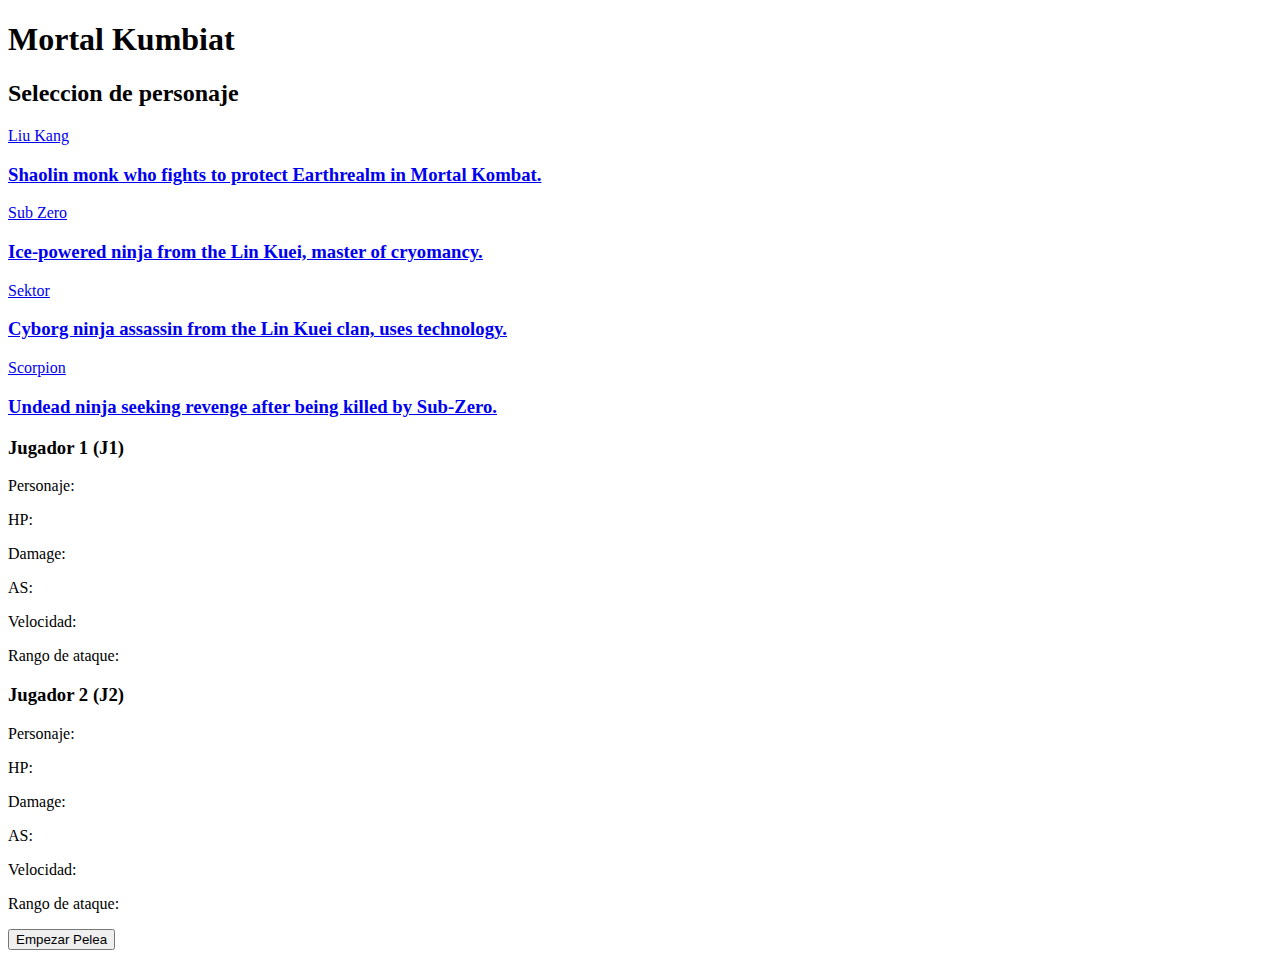
==== index.html @ 4b23bc37 "Finalizacion de main.js" ====
<!doctype html>
<html lang="en">
  <head>
    <meta charset="UTF-8" />
    <meta name="viewport" content="width=device-width, initial-scale=1.0" />
    <title>Taller 2 - Juego</title>
    <link rel="stylesheet" href="/css/style.css" />
  </head>

  <body>
    <section class="hero-section">
      <h1 class="title">Mortal Kumbiat</h1>
      <h2 class="title">Seleccion de personaje</h2>
      <div class="card-container">
        <div class="card">
          <a href="#">
            <div
              class="card-background"
              style="background-image: url(images/liukang.png)"
            ></div>
            <div class="content">
              <div class="card-name">Liu Kang</div>
              <h3 class="card-description">
                Shaolin monk who fights to protect Earthrealm in Mortal Kombat.
              </h3>
            </div>
          </a>
        </div>
        <div class="card">
          <a href="#">
            <div
              class="card-background"
              style="background-image: url(images/sub-zero.jpg)"
            ></div>
            <div class="content">
              <div class="card-name">Sub Zero</div>
              <h3 class="card-description">
                Ice-powered ninja from the Lin Kuei, master of cryomancy.
              </h3>
            </div>
          </a>
        </div>
        <div class="card">
          <a href="#">
            <div
              class="card-background"
              style="background-image: url(images/sektor.jpeg)"
            ></div>
            <div class="content">
              <div class="card-name">Sektor</div>
              <h3 class="card-description">
                Cyborg ninja assassin from the Lin Kuei clan, uses technology.
              </h3>
            </div>
          </a>
        </div>
        <div class="card">
          <a href="#">
            <div
              class="card-background"
              style="background-image: url(images/scorpion.png)"
            ></div>
            <div class="content">
              <div class="card-name">Scorpion</div>
              <h3 class="card-description">
                Undead ninja seeking revenge after being killed by Sub-Zero.
              </h3>
            </div>
          </a>
        </div>
      </div>
      <div class="stats-container">
        <div id="j1-stats" class="stats">
          <h3>Jugador 1 (J1)</h3>
          <p id="j1-name">Personaje:</p>
          <p id="j1-hp">HP:</p>
          <p id="j1-damage">Damage:</p>
          <p id="j1-attack-speed">AS:</p>
          <p id="j1-speed">Velocidad:</p>
          <p id="j1-attack-range">Rango de ataque:</p>
        </div>

        <div id="j2-stats" class="stats">
          <h3>Jugador 2 (J2)</h3>
          <p id="j2-name">Personaje:</p>
          <p id="j2-hp">HP:</p>
          <p id="j2-damage">Damage:</p>
          <p id="j2-attack-speed">AS:</p>
          <p id="j2-speed">Velocidad:</p>
          <p id="j2-attack-range">Rango de ataque:</p>
        </div>
      </div>

      <button id="start-battle-btn" class="hidden">Empezar Pelea</button>

      <script src="/js/main.js"></script>
    </section>
  </body>
</html>
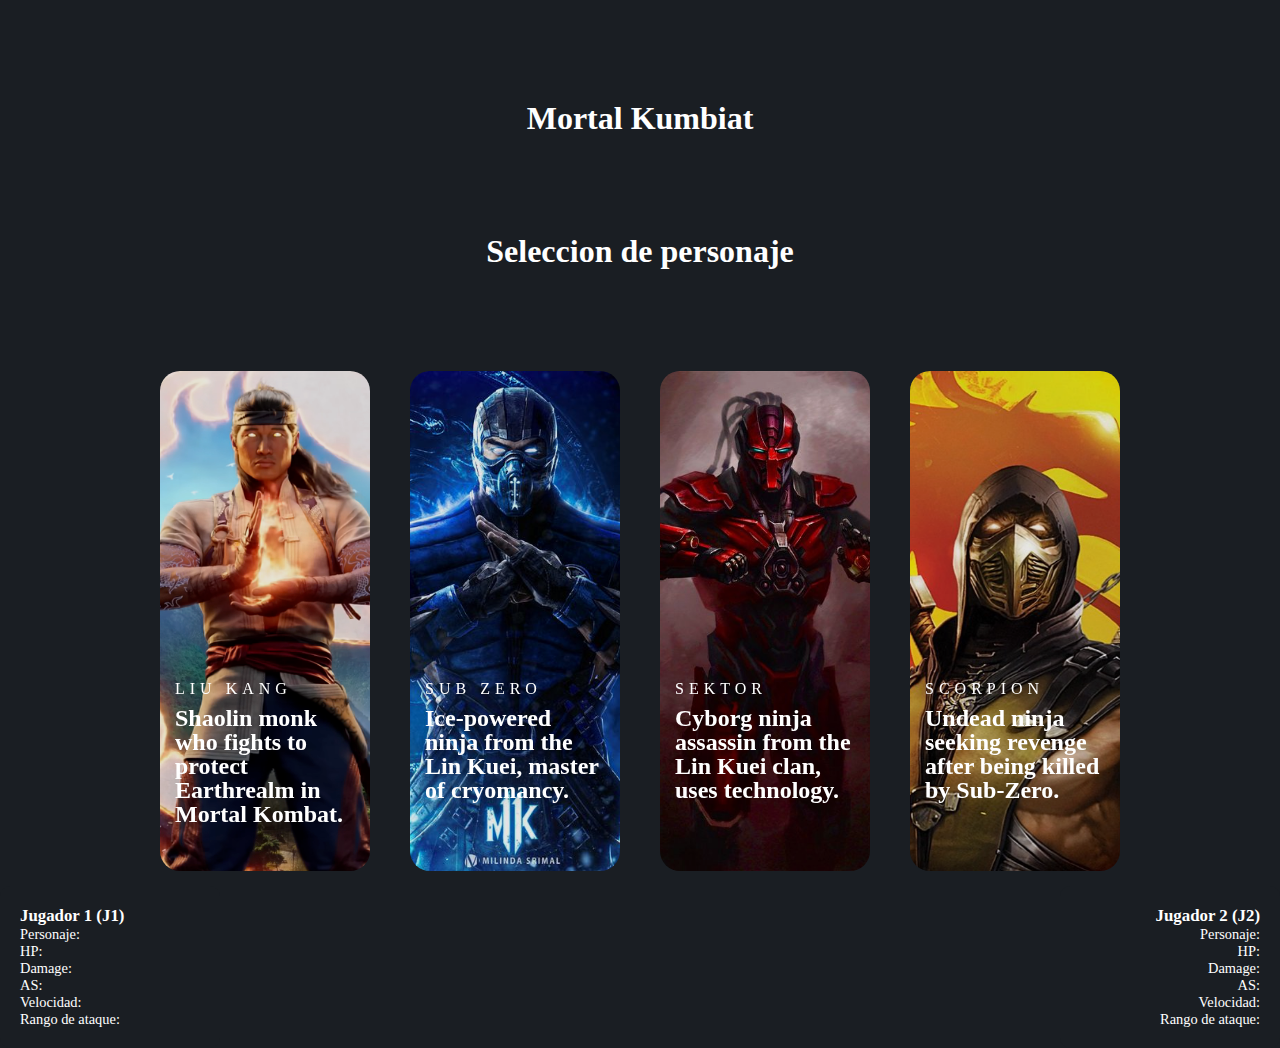
==== commit 16ee4879: "Update index.html" ====
--- a/index.html
+++ b/index.html
@@ -4,7 +4,7 @@
     <meta charset="UTF-8" />
     <meta name="viewport" content="width=device-width, initial-scale=1.0" />
     <title>Taller 2 - Juego</title>
-    <link rel="stylesheet" href="/css/style.css" />
+    <link rel="stylesheet" href="css/style.css" />
   </head>
 
   <body>
@@ -93,7 +93,7 @@
 
       <button id="start-battle-btn" class="hidden">Empezar Pelea</button>
 
-      <script src="/js/main.js"></script>
+      <script src="js/main.js"></script>
     </section>
   </body>
 </html>
--- a/css/style.css
+++ b/css/style.css
@@ -0,0 +1,289 @@
+* {
+  margin: 0;
+  padding: 0;
+  box-sizing: border-box;
+}
+
+body {
+  height: 100dvh;
+  font-size: 0.9rem;
+  overflow-y: hidden;
+}
+
+.hero-section {
+  display: flex;
+  flex-direction: column;
+  align-items: center;
+  min-height: 100%;
+  background-color: #1a1e23;
+  padding-top: 100px;
+}
+
+.title {
+  margin-bottom: 3em;
+  color: #fff; 
+  font-size: 2rem;
+}
+
+.card-container {
+  display: flex;
+  gap: 30px;
+  width: fit-content;
+  height: 500px;
+  justify-content: center;
+}
+
+.card {
+  position: relative;
+  list-style: none;
+  width: 220px;
+  border: 5px solid transparent;
+  transition: 0.3 ease;
+  border-radius: 20px;
+}
+
+.card::before {
+  content: "";
+  display: block;
+  padding-bottom: 150%;
+  width: 100%;
+}
+
+.card-background {
+  position: absolute;
+  top: 0;
+  left: 0;
+  bottom: 0;
+  right: 0;
+  height: 500px;
+  border-radius: 20px;
+  background-size: cover;
+  background-position: center;
+  filter: brightness(0.9) saturate(1) contrast(1);
+  transform-origin: bottom;
+  transform: scale(1) translateZ(0);
+  transition: 0.3s ease;
+}
+
+.card:hover .card-background {
+  transform: scale(1.15) translateZ(0);
+  background-size: cover;
+}
+
+.card-container:hover .card:not(:hover) {
+  transform: scale(0.95);
+}
+
+.card-container:hover>.card:not(:hover) .card-background,
+.card-container:hover>.card:not(:hover) .card-name {
+  filter: brightness(0.5) saturate(0) contrast(1.2) blur(20px);
+}
+
+.content {
+  top: 60%;
+  left: 0;
+  padding: 15px;
+  position: absolute;
+}
+
+.card-name {
+  color: #fff;
+  font-size: 1rem;
+  font-weight: 500;
+  letter-spacing: 5px;
+  margin-bottom: 8px;
+  text-transform: uppercase;
+}
+
+.card-description {
+  color: #fff;
+  font-size: 1.5rem;
+  line-height: 1;
+  text-shadow: 2px 2px 20px rgba(0, 0, 0, 0.2);
+}
+
+.card-j1 {
+  border-color: blue;
+}
+
+.card-j2 {
+  border-color: red;
+}
+
+.card .indicator {
+  position: absolute;
+  top: 10px;
+  right: 10px;
+  padding: 5px;
+  color: white;
+  font-weight: bold;
+  font-size: 18px;
+  background-color: rgba(0, 0, 0, 0.6);
+  border-radius: 50%;
+}
+
+.card .j1-indicator {
+  background-color: blue;
+}
+
+.card .j2-indicator {
+  background-color: red;
+}
+
+.stats-container {
+  display: flex;
+  justify-content: space-between;
+  width: 100%;
+  margin-top: 20px;
+  color: white;
+}
+
+.stats {
+  background-color: #1a1e23;
+  padding: 20px;
+  border-radius: 10px;
+  width: 220px;
+  text-align: center;
+}
+
+#j1-stats {
+  text-align: left;
+}
+
+#j2-stats {
+  text-align: right;
+}
+
+.hidden {
+  display: none;
+}
+
+#start-battle-btn {
+  margin-top: 20px;
+  padding: 10px 20px;
+  background-color: #4caf50;
+  color: white;
+  border: none;
+  border-radius: 5px;
+  cursor: pointer;
+  font-size: 1.2rem;
+  transition: background-color 0.3s ease;
+}
+
+#start-battle-btn:hover {
+  background-color: #45a049;
+}
+
+/* ---------- game.css ---------- */
+
+.game-body {
+  margin: 0;
+  padding: 0;
+  display: flex;
+  justify-content: center;
+  align-items: center;
+  min-height: 100dvh;
+  background: linear-gradient(to right, #1a1a2e, #16213e, #1a1a2e);
+  font-family: "Arial", sans-serif;
+}
+
+.game-container {
+  display: flex;
+  flex-direction: column;
+  align-items: center;
+  padding: 20px;
+  background-color: rgba(255, 255, 255, 0.1);
+  border-radius: 10px;
+  box-shadow: 0 0 10px rgba(0, 0, 0, 0.5);
+}
+
+.health-bars-container {
+  display: flex;
+  justify-content: space-between;
+  width: 100%;
+  margin-bottom: 20px;
+}
+
+.player-info {
+  display: flex;
+  flex-direction: column;
+  align-items: center;
+  width: 45%;
+}
+
+.player-name {
+  font-size: 24px;
+  font-weight: bold;
+  color: #fff;
+  text-shadow: 2px 2px 4px rgba(0, 0, 0, 0.5);
+  margin-bottom: 5px;
+}
+
+.health-bar-container {
+  width: 100%;
+}
+
+.health-bar {
+  width: 100%;
+  height: 20px;
+  background-color: #444;
+  border-radius: 10px;
+  overflow: hidden;
+  box-shadow: 0 0 5px rgba(0, 0, 0, 0.3);
+}
+
+.health-fill {
+  height: 100%;
+  width: 100%;
+  transition: width 0.3s ease-in-out;
+}
+
+.health-text {
+  color: #fff;
+  font-size: 14px;
+  text-align: center;
+  margin-top: 5px;
+}
+
+#fightArena {
+  border: 2px solid #fff;
+  border-radius: 5px;
+  box-shadow: 0 0 10px rgba(255, 255, 255, 0.3);
+}
+
+.player1-info .health-fill {
+  background: linear-gradient(to right, #4a90e2, #63b3ed);
+}
+
+.player2-info .health-fill {
+  background: linear-gradient(to right, #e53e3e, #fc8181);
+}
+
+.player1-info {
+  align-items: flex-start;
+}
+
+.player2-info {
+  align-items: flex-end;
+}
+
+.player2-info .health-bar {
+  direction: rtl;
+}
+
+.back-btn {
+  position: absolute;
+  top: 20px;
+  left: 20px;
+  padding: 10px 20px;
+  background-color: #f44336;
+  color: white;
+  border: none;
+  border-radius: 5px;
+  font-size: 16px;
+  cursor: pointer;
+}
+
+.back-btn:hover {
+  background-color: #d32f2f;
+}
